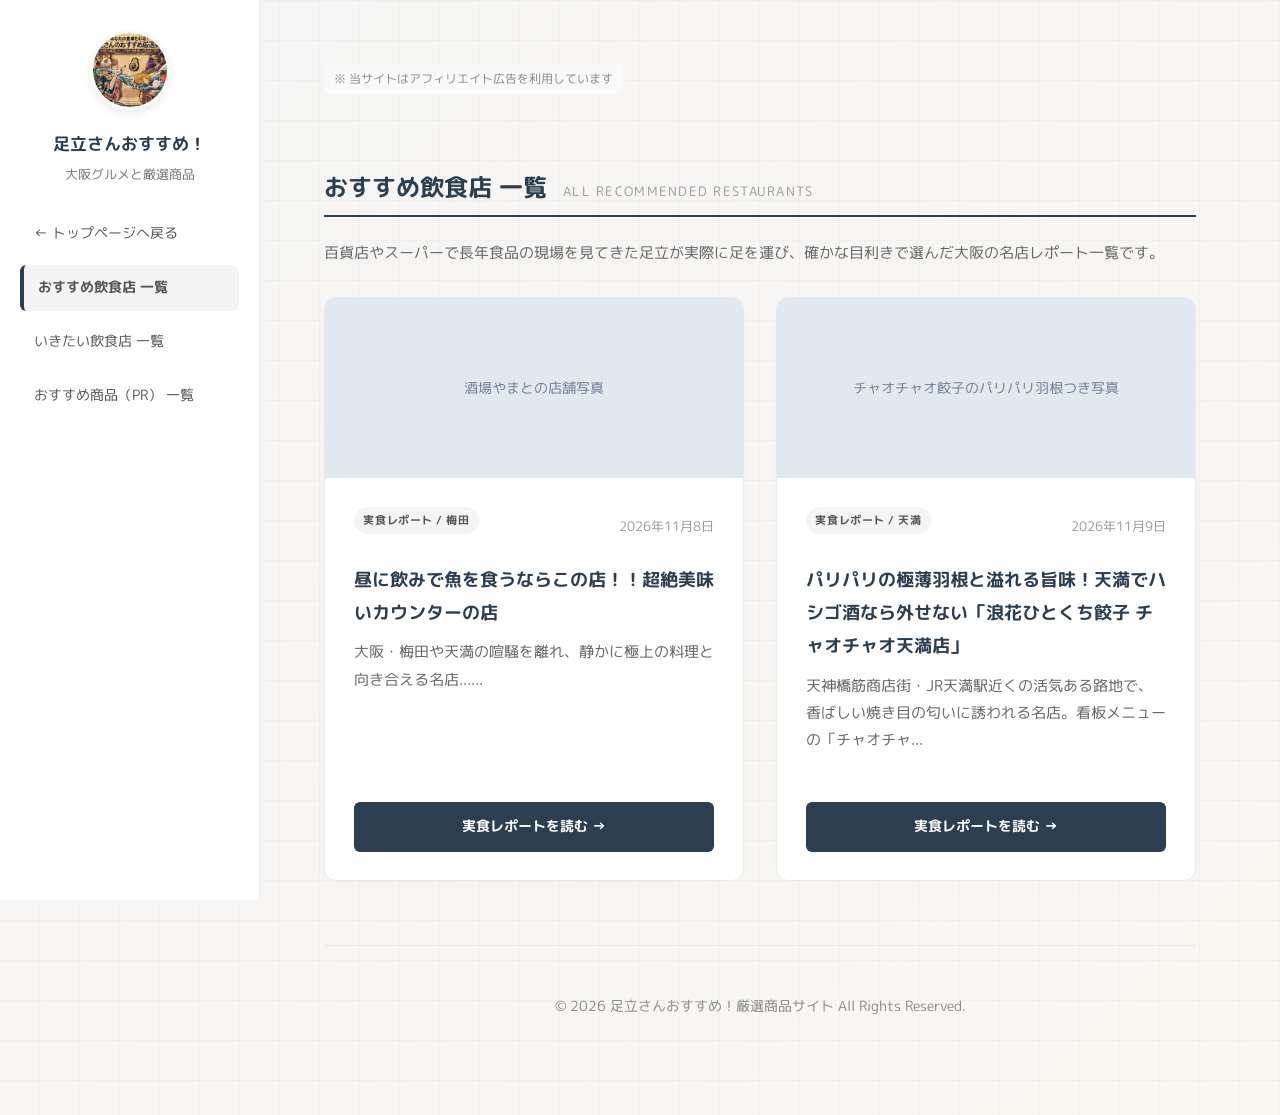
==== list-gourmet.html @ 1fc7b667 "Add files via upload" ====
<!DOCTYPE html>
<html lang="ja">
<head>
    <meta charset="UTF-8">
    <meta name="viewport" content="width=device-width, initial-scale=1.0">
    <title>おすすめ飲食店一覧 | 足立さんおすすめ！大阪グルメ</title>
    <link rel="stylesheet" href="style.css">
    <link href="https://fonts.googleapis.com/css2?family=M+PLUS+Rounded+1c:wght@400;700&display=swap" rel="stylesheet">
</head>
<body>

    <div class="site-wrapper">

        <!-- 左サイドバー -->
        <aside class="side-navigation">
            <div class="side-header">
                <a href="index.html" style="text-decoration: none; color: inherit;">
                    <img src="image/header-adachi.jpeg" alt="足立さん" class="side-avatar">
                    <h2>足立さんおすすめ！</h2>
                    <p class="side-subtitle">大阪グルメと厳選商品</p>
                </a>
            </div>
            
            <nav class="nav-links">
                <a href="index.html">← トップページへ戻る</a>
                <!-- 現在のページをハイライト表示 -->
                <a href="list-gourmet.html" style="background: #f4f4f4; font-weight: bold; border-left: 4px solid #2c3e50;">おすすめ飲食店 一覧</a>
                <a href="list-wish.html">いきたい飲食店 一覧</a>
                <a href="list-product.html">おすすめ商品（PR） 一覧</a>
            </nav>
        </aside>

        <!-- 右側：メインコンテンツ -->
        <main class="main-content">

            <!-- ステマ規制対策（PR表記） -->
            <div style="font-size: 0.75rem; color: #888; margin-top: 1rem; margin-bottom: 1rem; background: #f9f9f9; padding: 4px 10px; border-radius: 4px; display: inline-block;">
                ※ 当サイトはアフィリエイト広告を利用しています
            </div>

            <div class="section-header">
                <h1 style="font-size: 1.5rem; color: #2c3e50; margin: 0;">おすすめ飲食店 一覧</h1>
                <span>All Recommended Restaurants</span>
            </div>
            <p style="font-size: 0.95rem; color: #666; margin-bottom: 2rem; line-height: 1.6;">
                百貨店やスーパーで長年食品の現場を見てきた足立が実際に足を運び、確かな目利きで選んだ大阪の名店レポート一覧です。
            </p>

            <!-- 記事一覧を自動生成するグリッド -->
            <div class="grid" id="all-review-grid">
                <!-- JSで全件自動生成 -->
            </div>

            <footer style="margin-top: 4rem;">
                <p>&copy; 2026 足立さんおすすめ！厳選商品サイト All Rights Reserved.</p>
            </footer>

        </main>
    </div>

    <!-- データ読み込み ＆ 一覧の自動生成 -->
    <script src="articles.js"></script>
    <script>
        // type が 'review' の記事を【すべて】取得する（sliceを使わない）
        const allReviews = gourmetArticles.filter(a => a.type === 'review');
        const grid = document.getElementById('all-review-grid');
        
        if (grid) {
            if (allReviews.length > 0) {
                grid.innerHTML = allReviews.map(article => `
                    <article class="card">
                        <div class="card-image-wrap">
                            <div class="card-img-placeholder" style="background:#e2e8f0; height:100%; display:flex; align-items:center; justify-content:center; color:#718096; font-size:0.9rem;">
                                ${article.imagePlaceholder}
                            </div>
                        </div>
                        <div class="card-content">
                            <div style="display: flex; justify-content: space-between; align-items: center; margin-bottom: 0.5rem;">
                                <span class="category-tag">${article.tag}</span>
                                <span style="font-size: 0.8rem; color: #999;">${article.date}</span>
                            </div>
                            <h3 style="margin-top: 0.5rem;">${article.title}</h3>
                            <p class="card-desc">${article.lead.substring(0, 55)}...</p>
                        </div>
                        <a href="article.html?id=${article.id}" class="affiliate-btn" style="background-color: #2c3e50;">実食レポートを読む →</a>
                    </article>
                `).join('');
            } else {
                grid.innerHTML = '<p style="color: #666;">現在公開されている実食レポートはありません。</p>';
            }
        }
    </script>
</body>
</html>
---- style.css ----
@charset "UTF-8";

/* wrapperの背景がゆっくり移り変わるアニメーション */
@keyframes backgroundAnimation {
    0% { background-position: 0% 50%; }
    50% { background-position: 100% 50%; }
    100% { background-position: 0% 50%; }
}

* {
    box-sizing: border-box;
    margin: 0;
    padding: 0;
}

body {
    background-color: #faf9f6;
    color: #333333;
    font-family: "M PLUS Rounded 1c", "Rounded Mplus 1c", -apple-system, BlinkMacSystemFont, "Segoe UI", Roboto, sans-serif;
    line-height: 1.8;
}

/* サイト全体を左右に分割するレイアウトベース */
.site-wrapper {
    display: flex;
    min-height: 100vh;
    background-image: 
        repeating-linear-gradient(0deg, transparent, transparent 39px, rgba(0, 0, 0, 0.02) 39px, rgba(0, 0, 0, 0.02) 40px),
        repeating-linear-gradient(90deg, transparent, transparent 39px, rgba(0, 0, 0, 0.02) 39px, rgba(0, 0, 0, 0.02) 40px),
        linear-gradient(-45deg, #fcfcfc, #f7f3ec, #fcf8f2, #f4f4f4);
    background-size: 40px 40px, 40px 40px, 400% 400%;
    animation: backgroundAnimation 25s ease infinite;
}

/* --- 左サイドバーのスタイル（PC用） --- */
.side-navigation {
    width: 260px;
    background-color: rgba(255, 255, 255, 0.95);
    backdrop-filter: blur(8px);
    border-right: 1px solid #eaeaea;
    padding: 30px 20px;
    position: sticky;
    top: 0;
    height: 100vh;
    overflow-y: auto;
    flex-shrink: 0;
    display: flex;
    flex-direction: column;
    z-index: 100;
}

.side-header {
    text-align: center;
    margin-bottom: 25px;
}

.side-avatar {
    width: 80px;
    height: 80px;
    border-radius: 50%;
    object-fit: cover;
    margin-bottom: 10px;
    border: 3px solid #faf9f6;
    box-shadow: 0 4px 8px rgba(0,0,0,0.08);
}

.side-header h2 {
    font-size: 1.05rem;
    color: #2c3e50;
    margin-bottom: 4px;
}

.side-subtitle {
    font-size: 0.8rem;
    color: #777;
}

/* 左サイドの縦並びナビゲーションリンク */
.nav-links {
    display: flex;
    flex-direction: column;
    gap: 8px;
}

.nav-links a {
    text-decoration: none;
    color: #555;
    padding: 10px 14px;
    border-radius: 6px;
    font-size: 0.9rem;
    transition: all 0.2s;
}

.nav-links a:hover {
    background-color: #f4f4f4;
    color: #2c3e50;
    font-weight: bold;
}

/* --- 右側メインコンテンツエリア --- */
.main-content {
    flex-grow: 1;
    padding: 3rem 4rem;
    max-width: 1000px;
}

/* PC時のメインヘッダー画像（スマホでは非表示にするなど調整可能） */
.mobile-header-image {
    background-color: rgba(255, 255, 255, 0.85);
    border-radius: 12px;
    overflow: hidden;
    margin-bottom: 3rem;
    border: 1px solid #eaeaea;
}

.header-image-wrap {
    width: 100%;
    height: 400px; /* 必要に応じて調整 */
    overflow: hidden;
}

.header-image {
    width: 100%;
    height: 100%;
    object-fit: cover;
    object-position: center top;
}

/* セクション見出し */
.section-header {
    margin: 3.5rem 0 1.5rem 0;
    display: flex;
    align-items: baseline;
    gap: 1rem;
    border-bottom: 2px solid #2c3e50;
    padding-bottom: 0.4rem;
}

.section-header h2 {
    font-size: 1.3rem;
    color: #2c3e50;
}

.section-header span {
    font-size: 0.8rem;
    color: #999;
    letter-spacing: 0.1em;
    text-transform: uppercase;
}

/* グリッドレイアウト */
.grid {
    display: grid;
    grid-template-columns: repeat(auto-fit, minmax(280px, 1fr));
    gap: 2rem;
}

/* カードデザイン */
.card {
    background-color: #ffffff;
    border: 1px solid #eaeaea;
    border-radius: 12px;
    overflow: hidden;
    display: flex;
    flex-direction: column;
    justify-content: space-between;
    box-shadow: 0 4px 12px rgba(0,0,0,0.02);
    transition: transform 0.25s ease, box-shadow 0.25s ease;
}

.card:hover {
    transform: translateY(-4px);
    box-shadow: 0 10px 24px rgba(0,0,0,0.06);
}

.card-image-wrap {
    width: 100%;
    height: 180px;
    overflow: hidden;
    background-color: #f7f3ec;
}

.card-image {
    width: 100%;
    height: 100%;
    object-fit: cover;
    transition: transform 0.3s ease;
}

.card:hover .card-image {
    transform: scale(1.03);
}

.card-content {
    padding: 1.8rem;
    flex-grow: 1;
    display: flex;
    flex-direction: column;
}

.card .category-tag {
    font-size: 0.7rem;
    background-color: #f4f4f4;
    color: #555;
    padding: 0.2rem 0.6rem;
    border-radius: 20px;
    align-self: flex-start;
    margin-bottom: 0.8rem;
    font-weight: bold;
    letter-spacing: 0.05em;
}

.card h3 {
    font-size: 1.15rem;
    color: #2c3e50;
    margin-bottom: 0.6rem;
}

.card-desc {
    font-size: 0.95rem;
    color: #666666;
    margin-bottom: 1.2rem;
}

/* レビューボックス */
.review-box {
    background-color: #faf9f6;
    border-left: 3px solid #2c3e50;
    padding: 0.9rem 1rem;
    border-radius: 0 6px 6px 0;
    font-size: 0.9rem;
    color: #444;
    margin-bottom: 1.5rem;
    line-height: 1.6;
}

.review-box strong {
    color: #c0392b;
}

/* アフィリエイトボタン */
.affiliate-btn {
    display: block;
    text-align: center;
    background-color: #bf0000;
    color: #ffffff;
    margin: 0 1.8rem 1.8rem 1.8rem;
    padding: 0.75rem;
    border-radius: 6px;
    text-decoration: none;
    font-weight: bold;
    font-size: 0.9rem;
    transition: background-color 0.2s;
}

.affiliate-btn:hover {
    background-color: #990000;
}

/* 自己紹介エリア */
.adachi-profile {
    display: flex;
    align-items: center;
    gap: 2rem;
    background-color: #ffffff;
    padding: 2.5rem;
    border-radius: 12px;
    border: 1px solid #eaeaea;
    margin-top: 4rem;
    margin-bottom: 2rem;
    box-shadow: 0 4px 12px rgba(0,0,0,0.02);
}

.profile-image-wrap {
    flex-shrink: 0;
}

.profile-image {
    width: 160px;
    height: 160px;
    object-fit: cover;
    border-radius: 50%;
    border: 4px solid #faf9f6;
    box-shadow: 0 4px 8px rgba(0,0,0,0.1);
}

.profile-text h3 {
    font-size: 1.4rem;
    color: #2c3e50;
    margin-bottom: 1.2rem;
}

.profile-text p {
    font-size: 0.95rem;
    color: #666666;
    margin-bottom: 0.8rem;
    line-height: 1.8;
}

.profile-text a {
    color: #e67e22;
    text-decoration: none;
}
.profile-text a:hover {
    text-decoration: underline;
}

footer {
    text-align: center;
    padding: 3rem 1rem;
    color: #888888;
    font-size: 0.85rem;
    border-top: 1px solid #eaeaea;
    margin-top: 4rem;
}

/* --- スマホ表示対応（レスポンシブ） --- */
@media (max-width: 768px) {
    .site-wrapper {
        flex-direction: column; /* スマホでは縦並びに戻す */
    }

    .side-navigation {
        width: 100%;
        height: auto;
        position: relative;
        border-right: none;
        border-bottom: 1px solid #eaeaea;
        padding: 1.5rem;
    }

    .side-header {
        display: flex;
        align-items: center;
        text-align: left;
        gap: 15px;
        margin-bottom: 15px;
    }

    .side-avatar {
        width: 60px;
        height: 60px;
        margin-bottom: 0;
    }

    .nav-links {
        flex-direction: row;
        flex-wrap: wrap;
        gap: 6px;
    }

    .nav-links a {
        background-color: #faf9f6;
        font-size: 0.85rem;
        padding: 6px 10px;
    }

    .main-content {
        padding: 1.5rem;
    }

    .header-image-wrap {
        height: 220px; /* スマホ画面でヘッダー画像が大きすぎないよう調整 */
    }

    .adachi-profile {
        flex-direction: column;
        text-align: center;
        gap: 1.5rem;
        padding: 1.8rem;
    }

    .profile-image {
        width: 120px;
        height: 120px;
    }
}
/* --- トップページ用：コンパクトなグルメ記事リンクリスト --- */
.gourmet-list-container {
    display: flex;
    flex-direction: column;
    gap: 10px;
    margin-bottom: 2.5rem;
}

.gourmet-list-item {
    display: flex;
    align-items: center;
    justify-content: space-between;
    background: #ffffff;
    border: 1px solid #eaeaea;
    border-radius: 8px;
    padding: 12px 18px;
    text-decoration: none;
    color: #333;
    transition: all 0.2s ease;
    box-shadow: 0 2px 6px rgba(0,0,0,0.02);
}

.gourmet-list-item:hover {
    border-color: #2c3e50;
    transform: translateX(4px);
    box-shadow: 0 4px 12px rgba(0,0,0,0.06);
}

.item-tag-wrap {
    display: flex;
    align-items: center;
    gap: 10px;
    flex-shrink: 0;
    margin-right: 15px;
}

.item-date {
    font-size: 0.8rem;
    color: #999;
}

.item-title {
    font-size: 0.95rem;
    color: #2c3e50;
    flex-grow: 1;
    margin: 0;
    white-space: nowrap;
    overflow: hidden;
    text-overflow: ellipsis; /* 長いタイトルは ... で省略 */
}

.item-arrow {
    font-size: 0.85rem;
    font-weight: bold;
    color: #3182ce;
    flex-shrink: 0;
    margin-left: 15px;
}

/* スマホ表示の時は縦に並べる */
@media (max-width: 768px) {
    .gourmet-list-item {
        flex-direction: column;
        align-items: flex-start;
        gap: 6px;
    }
    .item-title {
        white-space: normal;
        font-size: 0.95rem;
    }
    .item-arrow {
        margin-left: 0;
        align-self: flex-end;
    }
}
/* --- 無限スクロールアフィリエイト枠（ティッカー） --- */
.scrolling-ad-container {
    overflow: hidden;
    width: 100%;
    background-color: #faf9f6; /* サイトのテーマカラーに合わせた背景色 */
    padding: 15px 0 20px 0;
    box-sizing: border-box;
    margin-bottom: 3rem;
    border: 1px solid #eaeaea; /* 全体のカード枠と統一 */
    border-radius: 8px;
}

.scrolling-ad-track {
    display: flex;
    width: max-content;
    animation: scrollAds 60s linear infinite; /* 秒数を小さくすると速くなる */
}

/* ホバー時にアニメーションを一時停止（クリックしやすくする配慮） */
.scrolling-ad-track:hover {
    animation-play-state: paused;
}

.ad-item {
    margin: 0 15px;
}

.ad-item img {
    height: 60px; /* バナーの高さに合わせて調整 */
    width: auto;
    display: block;
    border-radius: 4px;
    box-shadow: 0 2px 4px rgba(0,0,0,0.1); /* 少し立体感を持たせる */
    transition: opacity 0.2s;
}

.ad-item img:hover {
    opacity: 0.8;
}

@keyframes scrollAds {
    0% {
        transform: translateX(0);
    }
    100% {
        transform: translateX(-50%);
    }
}
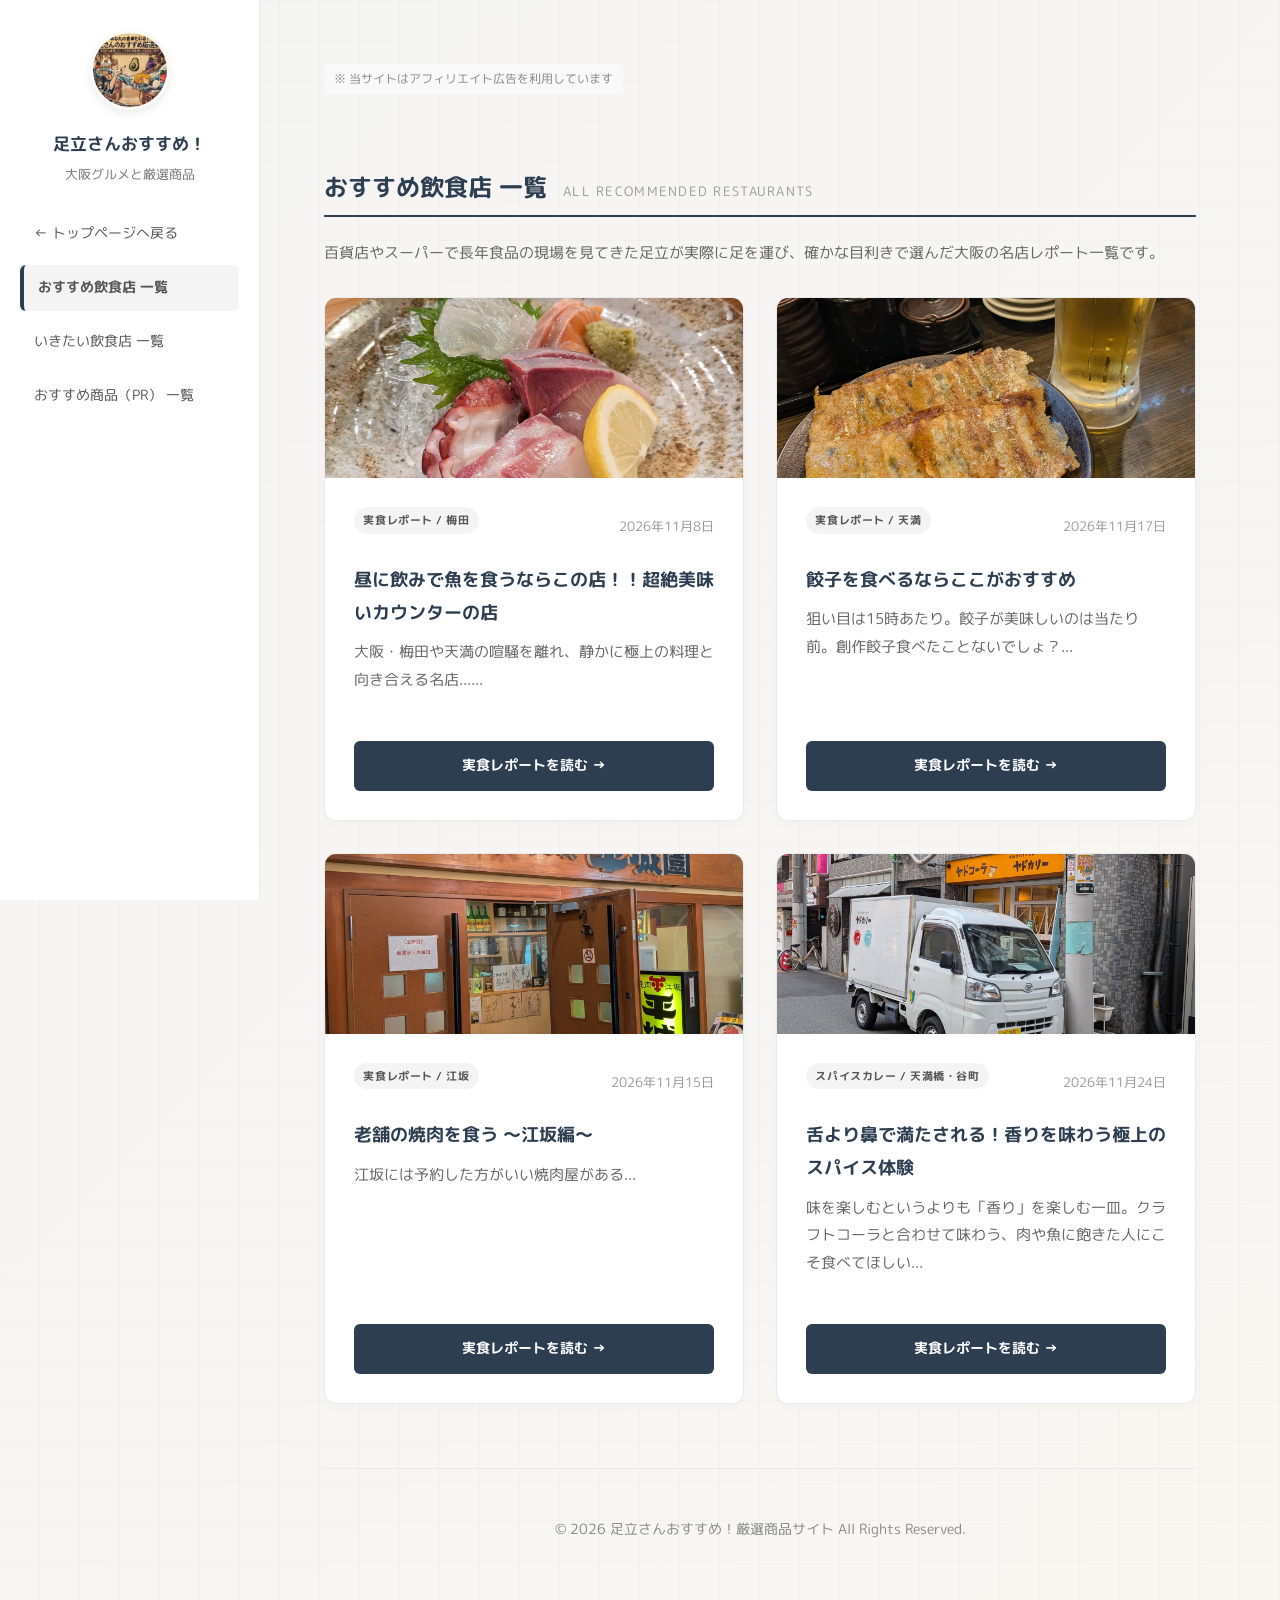
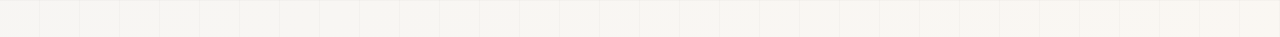
==== commit 826ee3fa: "Add files via upload" ====
--- a/list-gourmet.html
+++ b/list-gourmet.html
@@ -69,11 +69,10 @@
             if (allReviews.length > 0) {
                 grid.innerHTML = allReviews.map(article => `
                     <article class="card">
-                        <div class="card-image-wrap">
-                            <div class="card-img-placeholder" style="background:#e2e8f0; height:100%; display:flex; align-items:center; justify-content:center; color:#718096; font-size:0.9rem;">
-                                ${article.imagePlaceholder}
-                            </div>
+                       <div class="card-image-wrap" style="height: 180px; overflow: hidden;">
+                            <img src="${article.image}" alt="${article.title}" style="width: 100%; height: 100%; object-fit: cover;">
                         </div>
+                        
                         <div class="card-content">
                             <div style="display: flex; justify-content: space-between; align-items: center; margin-bottom: 0.5rem;">
                                 <span class="category-tag">${article.tag}</span>
